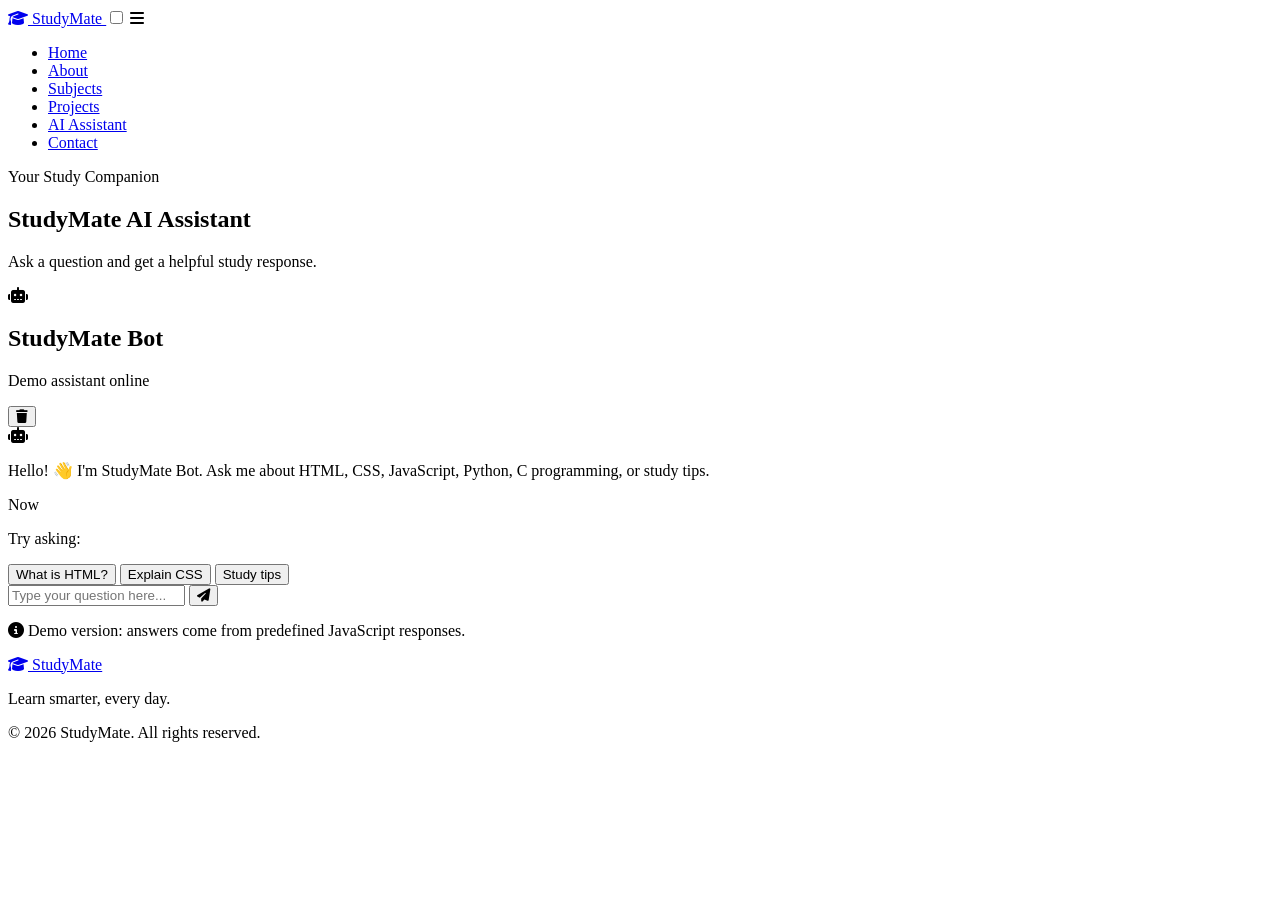
==== html/ai-assistant.html @ 2f770758 "Add files via upload" ====
<!DOCTYPE html>
<html lang="en">
<head>
    <meta charset="UTF-8">
    <meta name="viewport" content="width=device-width, initial-scale=1.0">
    <title>AI Assistant | StudyMate</title>

    <link rel="stylesheet" href="../CSS/index.css">
    <link rel="stylesheet" href="../CSS/assistant.css">
    <script src="../JS/assistant.js" defer></script>
    <link rel="stylesheet"
          href="https://cdnjs.cloudflare.com/ajax/libs/font-awesome/6.5.2/css/all.min.css">

    <script src="../JS/assistant.js" defer></script>
</head>
<body>

<header class="header">
    <nav class="navbar container">
        <a href="../index.html" class="logo">
            <i class="fa-solid fa-graduation-cap"></i> StudyMate
        </a>
        <input type="checkbox" id="menu-toggle">
        <label for="menu-toggle" class="menu-icon">
            <i class="fa-solid fa-bars"></i>
        </label>
        <ul class="nav-links">
            <li><a href="../index.html">Home</a></li>
            <li><a href="about.html">About</a></li>
            <li><a href="subjects.html">Subjects</a></li>
            <li><a href="projects.html">Projects</a></li>
            <li><a class="active" href="ai-assistant.html">AI Assistant</a></li>
            <li><a href="contact.html">Contact</a></li>
        </ul>
    </nav>
</header>

<main class="assistant-page">
    <section class="page-banner">
        <div class="container">
            <span class="tag">Your Study Companion</span>
            <h1>StudyMate <span>AI Assistant</span></h1>
            <p>Ask a question and get a helpful study response.</p>
        </div>
    </section>

    <section class="chat-section container">
        <div class="chat-card">
            <div class="chat-header">
                <div class="bot-avatar">
                    <i class="fa-solid fa-robot"></i>
                </div>
                <div>
                    <h2>StudyMate Bot</h2>
                    <p><span class="online-dot"></span> Demo assistant online</p>
                </div>
                <button type="button" id="clear-chat" class="clear-btn"
                        title="Clear conversation" aria-label="Clear conversation">
                    <i class="fa-solid fa-trash"></i>
                </button>
            </div>

            <div class="chat-messages" id="chat-messages"
                 aria-live="polite" aria-label="Chat messages">
                <div class="message bot-message">
                    <div class="message-avatar">
                        <i class="fa-solid fa-robot"></i>
                    </div>
                    <div class="message-content">
                        <p>
                            Hello! 👋 I'm StudyMate Bot. Ask me about HTML,
                            CSS, JavaScript, Python, C programming, or study tips.
                        </p>
                        <span class="message-time">Now</span>
                    </div>
                </div>
            </div>

            <div class="suggestions">
                <p>Try asking:</p>
                <button type="button" class="suggestion-btn"
                        data-question="What is HTML?">What is HTML?</button>
                <button type="button" class="suggestion-btn"
                        data-question="Explain CSS">Explain CSS</button>
                <button type="button" class="suggestion-btn"
                        data-question="Give me study tips">Study tips</button>
            </div>

            <form id="chat-form" class="chat-form">
                <input type="text" id="user-input"
                       placeholder="Type your question here..."
                       autocomplete="off" required>
                <button type="submit" aria-label="Send message">
                    <i class="fa-solid fa-paper-plane"></i>
                </button>
            </form>

            <p class="chat-note">
                <i class="fa-solid fa-circle-info"></i>
                Demo version: answers come from predefined JavaScript responses.
            </p>
        </div>
    </section>
</main>

<footer class="footer">
    <div class="container footer-content">
        <a href="../index.html" class="logo">
            <i class="fa-solid fa-graduation-cap"></i> StudyMate
        </a>
        <p>Learn smarter, every day.</p>
        <p>© 2026 StudyMate. All rights reserved.</p>
    </div>
</footer>

</body>
</html>
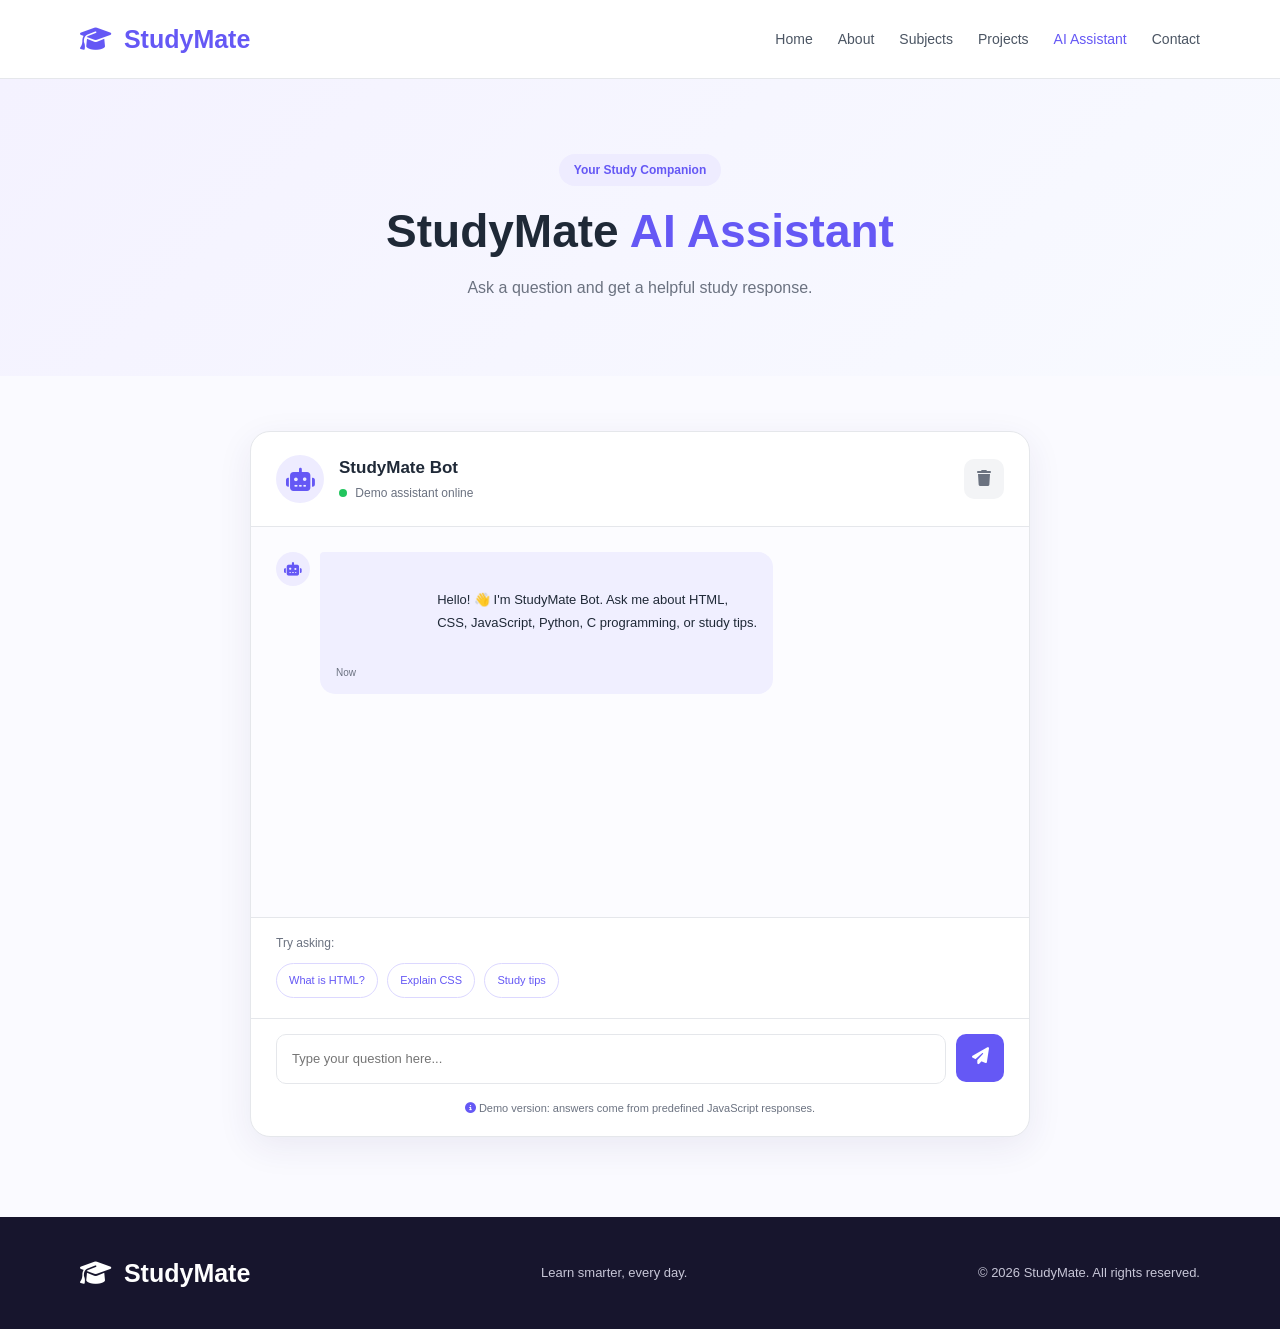
==== commit f363642d: "Update ai-assistant.html" ====
--- a/html/ai-assistant.html
+++ b/html/ai-assistant.html
@@ -6,9 +6,9 @@
     <meta name="viewport" content="width=device-width, initial-scale=1.0">
     <title>AI Assistant | StudyMate</title>
 
-    <link rel="stylesheet" href="../CSS/index.css">
-    <link rel="stylesheet" href="../CSS/assistant.css">
-    <script src="../JS/assistant.js" defer></script>
+    <link rel="stylesheet" href="../css/index.css">
+    <link rel="stylesheet" href="../css/assistant.css">
+    <script src="../js/assistant.js" defer></script>
     <link rel="stylesheet"
           href="https://cdnjs.cloudflare.com/ajax/libs/font-awesome/6.5.2/css/all.min.css">
 
@@ -115,4 +115,4 @@
 </footer>
 
 </body>
-</html>+</html>
--- a/css/index.css
+++ b/css/index.css
@@ -0,0 +1,273 @@
+
+@import url('https://fonts.googleapis.com/css2?family=Poppins:wght@300;400;500;600;700;800&display=swap');
+
+:root {
+    --primary: #6558f5;
+    --primary-dark: #4c3de0;
+    --secondary: #8b5cf6;
+    --text: #1f2937;
+    --muted: #6b7280;
+    --light: #f7f8ff;
+    --white: #ffffff;
+    --border: #e5e7eb;
+    --shadow: 0 10px 35px rgba(45, 40, 100, 0.08);
+}
+
+* {
+    margin: 0;
+    padding: 0;
+    box-sizing: border-box;
+}
+
+html {
+    scroll-behavior: smooth;
+}
+
+body {
+    font-family: 'Poppins', sans-serif;
+    color: var(--text);
+    background: var(--white);
+    line-height: 1.7;
+}
+
+a {
+    text-decoration: none;
+    color: inherit;
+}
+
+ul {
+    list-style: none;
+}
+
+button, input, textarea {
+    font: inherit;
+}
+
+button, a {
+    -webkit-tap-highlight-color: transparent;
+}
+
+.container {
+    width: min(1120px, 90%);
+    margin: auto;
+}
+
+.section {
+    padding: 85px 0;
+}
+
+.header {
+    position: sticky;
+    top: 0;
+    z-index: 1000;
+    background: rgba(255, 255, 255, 0.96);
+    border-bottom: 1px solid var(--border);
+    backdrop-filter: blur(12px);
+}
+
+.navbar {
+    min-height: 78px;
+    display: flex;
+    justify-content: space-between;
+    align-items: center;
+    gap: 25px;
+}
+
+.logo {
+    font-size: 25px;
+    font-weight: 800;
+    color: var(--primary);
+    white-space: nowrap;
+}
+
+.logo i {
+    margin-right: 6px;
+}
+
+.nav-links {
+    display: flex;
+    align-items: center;
+    gap: 25px;
+}
+
+.nav-links a {
+    color: #4b5563;
+    font-size: 14px;
+    font-weight: 500;
+    transition: 0.3s;
+}
+
+.nav-links a:hover,
+.nav-links a.active {
+    color: var(--primary);
+}
+
+#menu-toggle,
+.menu-icon {
+    display: none;
+}
+
+.btn {
+    display: inline-flex;
+    align-items: center;
+    justify-content: center;
+    gap: 10px;
+    padding: 13px 24px;
+    background: var(--primary);
+    color: white;
+    border: 2px solid var(--primary);
+    border-radius: 9px;
+    font-weight: 600;
+    font-size: 14px;
+    cursor: pointer;
+    transition: 0.3s;
+}
+
+.btn:hover {
+    background: var(--primary-dark);
+    border-color: var(--primary-dark);
+    transform: translateY(-2px);
+}
+
+.btn-outline {
+    background: transparent;
+    color: var(--primary);
+}
+
+.btn-outline:hover {
+    color: white;
+}
+
+.btn-small {
+    padding: 10px 18px;
+    font-size: 13px;
+}
+
+.tag {
+    display: inline-block;
+    color: var(--primary);
+    background: #eeecff;
+    border-radius: 30px;
+    padding: 6px 15px;
+    font-size: 12px;
+    font-weight: 600;
+    margin-bottom: 16px;
+}
+
+.section-heading {
+    text-align: center;
+    max-width: 650px;
+    margin: 0 auto 45px;
+}
+
+.section-heading h2 {
+    font-size: clamp(25px, 3vw, 36px);
+    line-height: 1.3;
+    margin-bottom: 12px;
+}
+
+.section-heading h2 span,
+.page-banner h1 span {
+    color: var(--primary);
+}
+
+.section-heading p,
+.page-banner p {
+    color: var(--muted);
+}
+
+.page-banner {
+    text-align: center;
+    padding: 75px 0;
+    background: linear-gradient(135deg, #f4f2ff, #f8faff);
+}
+
+.page-banner h1 {
+    font-size: clamp(30px, 5vw, 46px);
+    line-height: 1.3;
+    margin-bottom: 12px;
+}
+
+.footer {
+    background: #17152d;
+    color: #c7c6d7;
+    padding: 35px 0;
+}
+
+.footer-content {
+    display: flex;
+    justify-content: space-between;
+    align-items: center;
+    gap: 20px;
+    flex-wrap: wrap;
+}
+
+.footer .logo {
+    color: white;
+}
+
+.footer p {
+    font-size: 13px;
+}
+
+@media (max-width: 900px) {
+    .nav-links {
+        gap: 14px;
+    }
+
+    .nav-links a {
+        font-size: 12px;
+    }
+}
+
+@media (max-width: 700px) {
+    .navbar {
+        min-height: 70px;
+        flex-wrap: wrap;
+        padding: 15px 0;
+    }
+
+    .menu-icon {
+        display: block;
+        font-size: 24px;
+        color: var(--primary);
+        cursor: pointer;
+        margin-left: auto;
+    }
+
+    .nav-links {
+        display: none;
+        flex-direction: column;
+        align-items: flex-start;
+        width: 100%;
+        gap: 0;
+        padding: 10px 0;
+    }
+
+    .nav-links li {
+        width: 100%;
+    }
+
+    .nav-links a {
+        display: block;
+        padding: 10px 0;
+        font-size: 15px;
+    }
+
+    #menu-toggle:checked ~ .nav-links {
+        display: flex;
+    }
+
+    .section {
+        padding: 60px 0;
+    }
+
+    .page-banner {
+        padding: 55px 0;
+    }
+
+    .footer-content {
+        flex-direction: column;
+        text-align: center;
+    }
+}
--- a/css/assistant.css
+++ b/css/assistant.css
@@ -0,0 +1,243 @@
+
+.assistant-page {
+    background: #fafaff;
+}
+
+.chat-section {
+    padding-top: 55px;
+    padding-bottom: 80px;
+}
+
+.chat-card {
+    max-width: 780px;
+    margin: auto;
+    background: white;
+    border: 1px solid var(--border);
+    border-radius: 20px;
+    box-shadow: var(--shadow);
+    overflow: hidden;
+}
+
+.chat-header {
+    display: flex;
+    align-items: center;
+    gap: 15px;
+    padding: 22px 25px;
+    border-bottom: 1px solid var(--border);
+}
+
+.bot-avatar {
+    width: 48px;
+    height: 48px;
+    display: grid;
+    place-items: center;
+    border-radius: 50%;
+    background: #eeecff;
+    color: var(--primary);
+    font-size: 23px;
+}
+
+.chat-header h2 {
+    font-size: 17px;
+}
+
+.chat-header p {
+    color: var(--muted);
+    font-size: 12px;
+}
+
+.online-dot {
+    display: inline-block;
+    width: 8px;
+    height: 8px;
+    border-radius: 50%;
+    background: #22c55e;
+    margin-right: 5px;
+}
+
+.clear-btn {
+    margin-left: auto;
+    border: none;
+    background: #f3f4f6;
+    color: #6b7280;
+    border-radius: 10px;
+    width: 40px;
+    height: 40px;
+    cursor: pointer;
+}
+
+.clear-btn:hover {
+    background: #fee2e2;
+    color: #dc2626;
+}
+
+.chat-messages {
+    height: 390px;
+    padding: 25px;
+    overflow-y: auto;
+    display: flex;
+    flex-direction: column;
+    gap: 20px;
+    background: #fcfcff;
+}
+
+.message {
+    display: flex;
+    align-items: flex-start;
+    gap: 10px;
+    max-width: 90%;
+}
+
+.user-message {
+    align-self: flex-end;
+    flex-direction: row-reverse;
+}
+
+.message-avatar {
+    flex-shrink: 0;
+    width: 34px;
+    height: 34px;
+    display: grid;
+    place-items: center;
+    background: #eeecff;
+    color: var(--primary);
+    border-radius: 50%;
+    font-size: 14px;
+}
+
+.user-message .message-avatar {
+    background: var(--primary);
+    color: white;
+}
+
+.message-content {
+    padding: 13px 16px;
+    border-radius: 4px 15px 15px 15px;
+    background: #f0efff;
+    overflow-wrap: anywhere;
+}
+
+.user-message .message-content {
+    background: var(--primary);
+    color: white;
+    border-radius: 15px 4px 15px 15px;
+}
+
+.message-content p {
+    font-size: 13px;
+    line-height: 1.8;
+    white-space: pre-wrap;
+}
+
+.message-time {
+    display: block;
+    font-size: 10px;
+    color: var(--muted);
+    margin-top: 6px;
+}
+
+.user-message .message-time {
+    color: #e0ddff;
+    text-align: right;
+}
+
+.suggestions {
+    padding: 15px 25px;
+    border-top: 1px solid var(--border);
+}
+
+.suggestions p {
+    font-size: 12px;
+    color: var(--muted);
+    margin-bottom: 10px;
+}
+
+.suggestion-btn {
+    padding: 7px 12px;
+    border: 1px solid #dcd8ff;
+    background: white;
+    color: var(--primary);
+    border-radius: 20px;
+    font-size: 11px;
+    margin: 0 5px 5px 0;
+    cursor: pointer;
+}
+
+.suggestion-btn:hover {
+    background: #eeecff;
+}
+
+.chat-form {
+    display: flex;
+    gap: 10px;
+    padding: 15px 25px;
+    border-top: 1px solid var(--border);
+}
+
+.chat-form input {
+    flex: 1;
+    min-width: 0;
+    border: 1px solid var(--border);
+    border-radius: 10px;
+    padding: 13px 15px;
+    outline: none;
+    font-size: 13px;
+}
+
+.chat-form input:focus {
+    border-color: var(--primary);
+}
+
+.chat-form button {
+    width: 48px;
+    height: 48px;
+    border: none;
+    border-radius: 10px;
+    background: var(--primary);
+    color: white;
+    cursor: pointer;
+    font-size: 17px;
+}
+
+.chat-form button:hover {
+    background: var(--primary-dark);
+}
+
+.chat-note {
+    text-align: center;
+    color: var(--muted);
+    font-size: 11px;
+    padding: 0 15px 18px;
+}
+
+.chat-note i {
+    color: var(--primary);
+}
+
+@media (max-width: 550px) {
+    .chat-section {
+        width: 95%;
+        padding-top: 30px;
+    }
+
+    .chat-messages {
+        height: 380px;
+        padding: 15px;
+    }
+
+    .chat-header {
+        padding: 15px;
+    }
+
+    .chat-form {
+        padding: 12px;
+    }
+
+    .suggestions {
+        padding: 12px;
+    }
+
+    .message {
+        max-width: 100%;
+    }
+}
